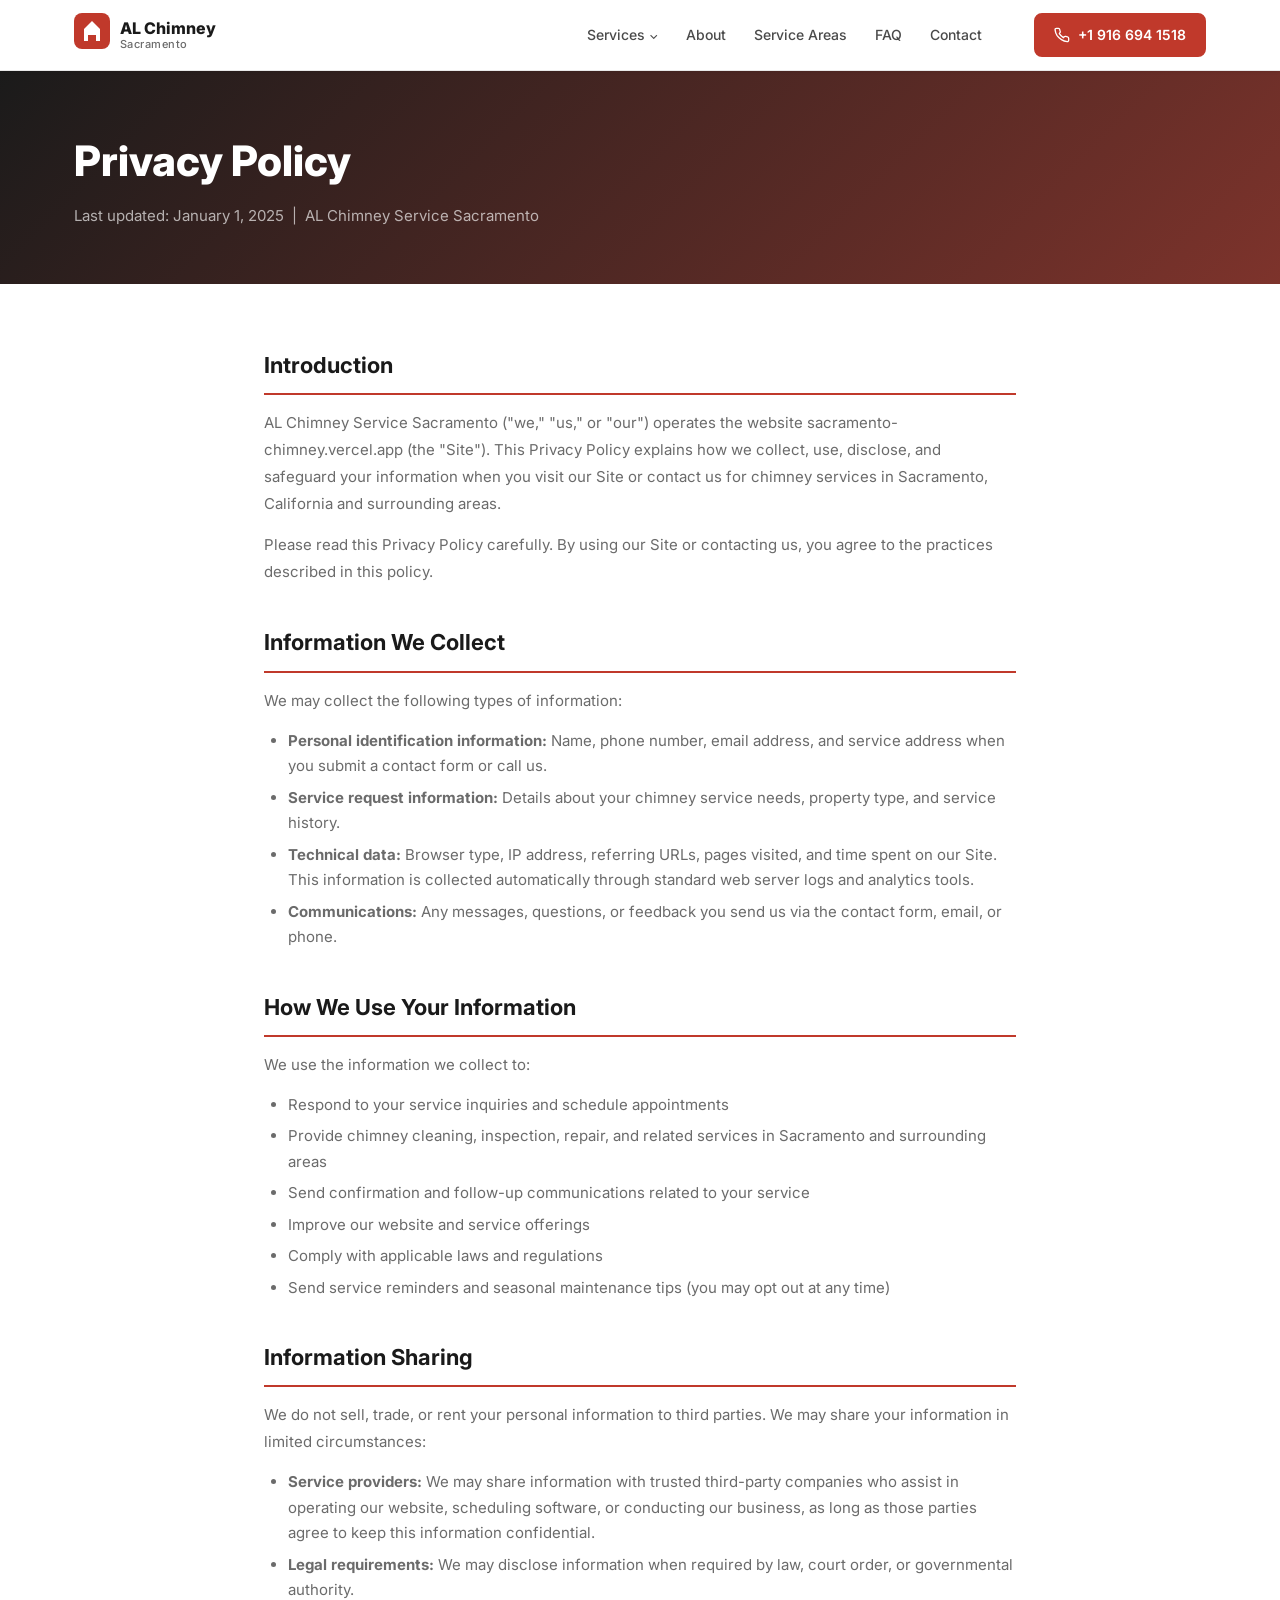
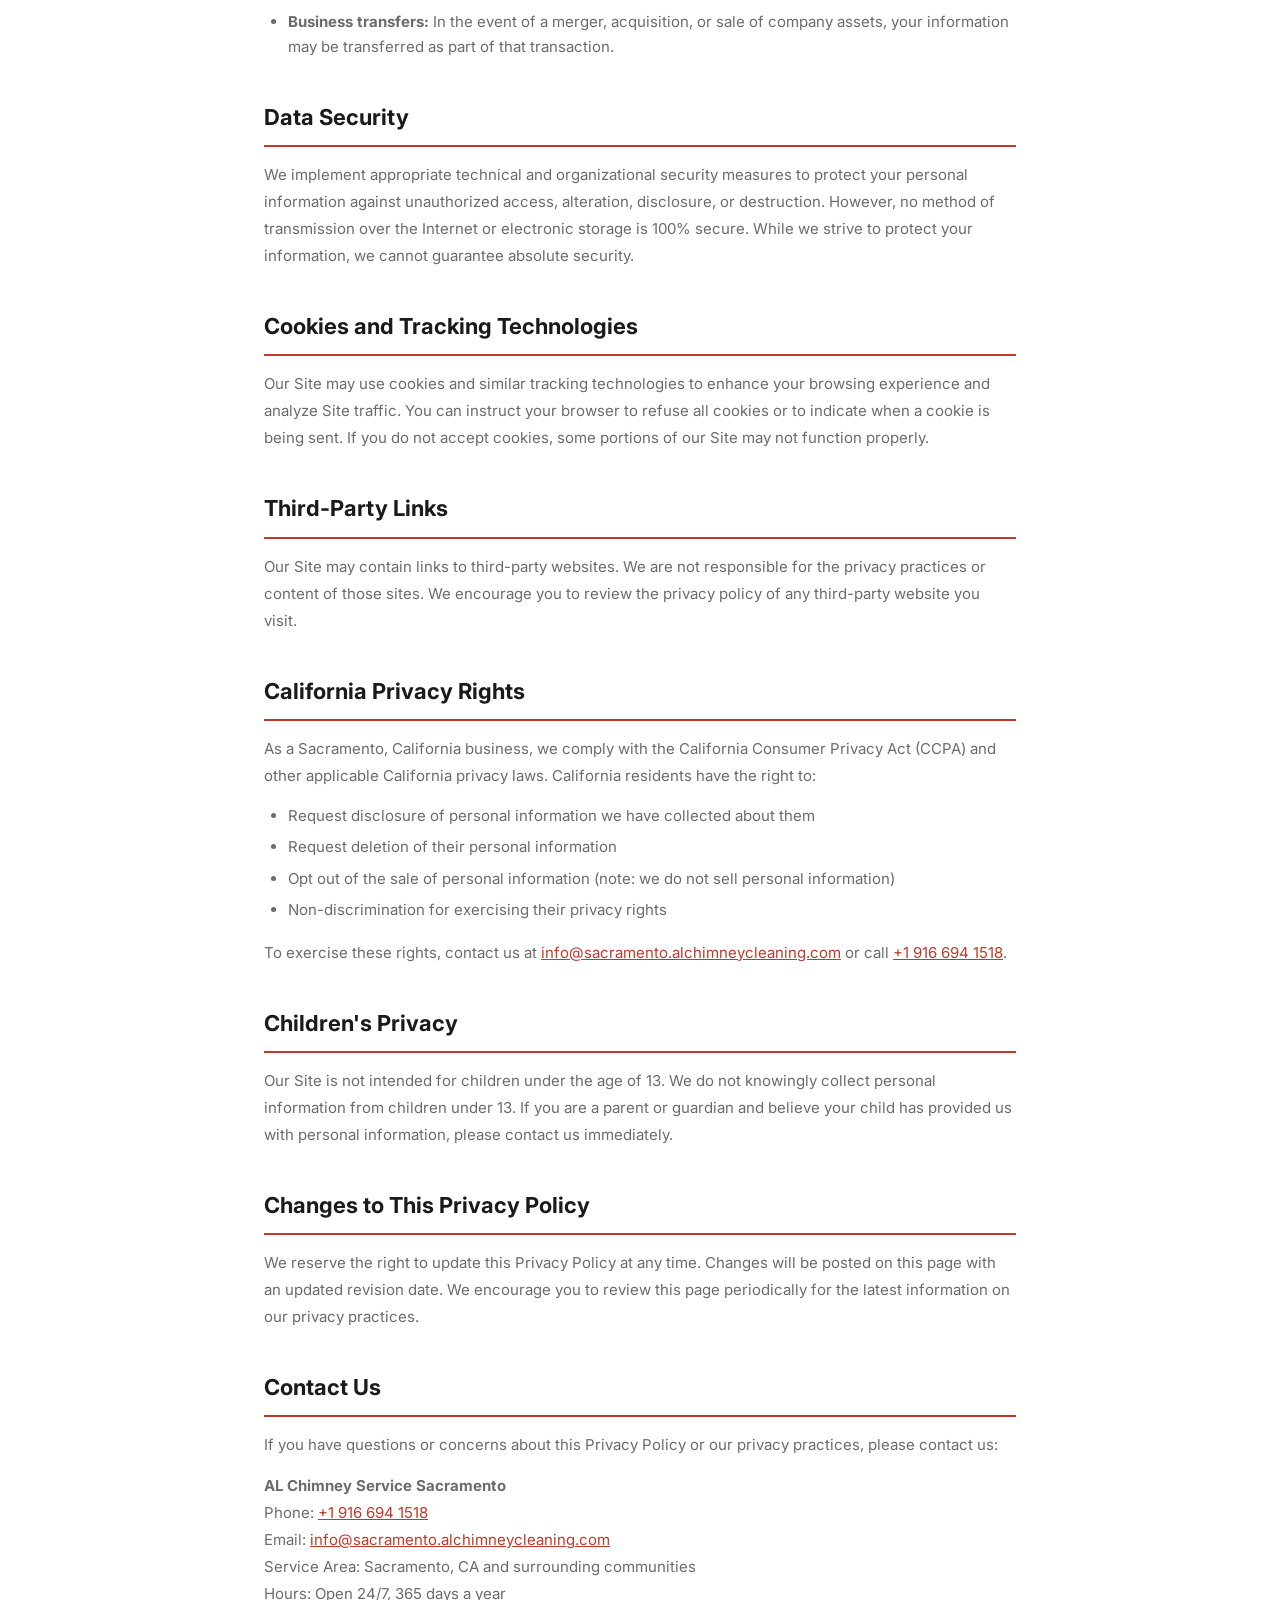
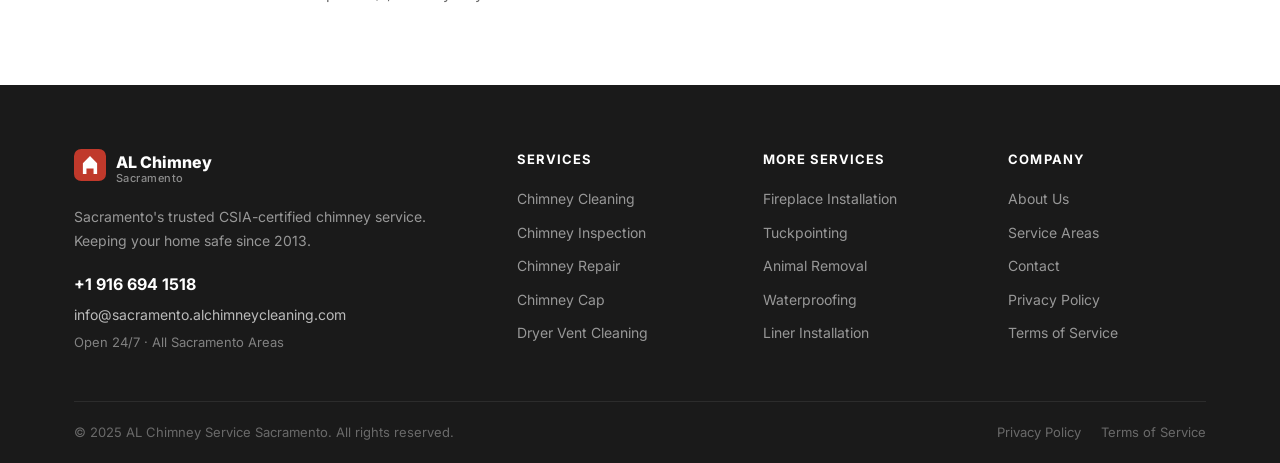
==== privacy-policy.html @ 214ce337 "Add complete service pages, legal pages, sitemap & robots.txt with full SEO/AEO/GEO optimization - C" ====
<!DOCTYPE html>
<html lang="en">
<head>
  <meta charset="UTF-8" />
  <meta name="viewport" content="width=device-width, initial-scale=1.0" />
  <title>Privacy Policy | AL Chimney Service Sacramento</title>
  <meta name="description" content="Privacy Policy for AL Chimney Service Sacramento. Learn how we collect, use, and protect your personal information when you use our chimney services." />
  <meta name="robots" content="noindex, follow" />
  <link rel="canonical" href="https://sacramento-chimney.vercel.app/privacy-policy" />
  <meta name="geo.region" content="US-CA" />
  <meta name="geo.placename" content="Sacramento, California" />
  <link rel="stylesheet" href="styles.css" />
  <link rel="preconnect" href="https://fonts.googleapis.com" />
  <link href="https://fonts.googleapis.com/css2?family=Inter:wght@400;500;600;700;800&display=swap" rel="stylesheet" />
</head>
<body>

  <header class="header" id="header">
    <div class="container header-inner">
      <a href="/" class="logo">
        <div class="logo-icon"><svg width="36" height="36" viewBox="0 0 36 36" fill="none"><rect width="36" height="36" rx="8" fill="#C0392B"/><path d="M10 28V16L18 8L26 16V28H22V22H14V28H10Z" fill="white"/></svg></div>
        <div class="logo-text"><span class="logo-brand">AL Chimney</span><span class="logo-location">Sacramento</span></div>
      </a>
      <nav class="nav" id="nav">
        <ul class="nav-list">
          <li class="nav-item has-dropdown"><a href="/#services" class="nav-link">Services <span class="arrow">&#8964;</span></a>
            <ul class="dropdown">
              <li><a href="/services/chimney-cleaning">Chimney Cleaning</a></li><li><a href="/services/chimney-inspection">Chimney Inspection</a></li><li><a href="/services/chimney-repair">Chimney Repair</a></li><li><a href="/services/chimney-cap-installation">Chimney Cap</a></li><li><a href="/services/chimney-liner-installation">Chimney Liner</a></li><li><a href="/services/fireplace-installation">Fireplace Installation</a></li><li><a href="/services/dryer-vent-cleaning">Dryer Vent Cleaning</a></li><li><a href="/services/tuckpointing-masonry">Tuckpointing</a></li><li><a href="/services/animal-removal">Animal Removal</a></li><li><a href="/services/chimney-waterproofing">Waterproofing</a></li>
            </ul>
          </li>
          <li class="nav-item"><a href="/#about" class="nav-link">About</a></li>
          <li class="nav-item"><a href="/#areas" class="nav-link">Service Areas</a></li>
          <li class="nav-item"><a href="/#faq" class="nav-link">FAQ</a></li>
          <li class="nav-item"><a href="/#contact" class="nav-link">Contact</a></li>
        </ul>
      </nav>
      <a href="tel:+19166941518" class="btn btn-primary header-cta"><svg width="16" height="16" viewBox="0 0 24 24" fill="none" stroke="currentColor" stroke-width="2"><path d="M22 16.92v3a2 2 0 0 1-2.18 2 19.79 19.79 0 0 1-8.63-3.07A19.5 19.5 0 0 1 4.69 13a19.79 19.79 0 0 1-3.07-8.67A2 2 0 0 1 3.6 2h3a2 2 0 0 1 2 1.72c.127.96.361 1.903.7 2.81a2 2 0 0 1-.45 2.11L8.09 9.91a16 16 0 0 0 6 6l1.27-1.27a2 2 0 0 1 2.11-.45c.907.339 1.85.573 2.81.7A2 2 0 0 1 22 16.92z"></path></svg>+1 916 694 1518</a>
      <button class="menu-toggle" id="menuToggle" aria-label="Toggle menu"><span></span><span></span><span></span></button>
    </div>
  </header>

  <div class="legal-hero">
    <div class="container legal-hero-content">
      <h1>Privacy Policy</h1>
      <p>Last updated: January 1, 2025 &nbsp;|&nbsp; AL Chimney Service Sacramento</p>
    </div>
  </div>

  <div class="legal-content">

    <h2>Introduction</h2>
    <p>AL Chimney Service Sacramento ("we," "us," or "our") operates the website sacramento-chimney.vercel.app (the "Site"). This Privacy Policy explains how we collect, use, disclose, and safeguard your information when you visit our Site or contact us for chimney services in Sacramento, California and surrounding areas.</p>
    <p>Please read this Privacy Policy carefully. By using our Site or contacting us, you agree to the practices described in this policy.</p>

    <h2>Information We Collect</h2>
    <p>We may collect the following types of information:</p>
    <ul>
      <li><strong>Personal identification information:</strong> Name, phone number, email address, and service address when you submit a contact form or call us.</li>
      <li><strong>Service request information:</strong> Details about your chimney service needs, property type, and service history.</li>
      <li><strong>Technical data:</strong> Browser type, IP address, referring URLs, pages visited, and time spent on our Site. This information is collected automatically through standard web server logs and analytics tools.</li>
      <li><strong>Communications:</strong> Any messages, questions, or feedback you send us via the contact form, email, or phone.</li>
    </ul>

    <h2>How We Use Your Information</h2>
    <p>We use the information we collect to:</p>
    <ul>
      <li>Respond to your service inquiries and schedule appointments</li>
      <li>Provide chimney cleaning, inspection, repair, and related services in Sacramento and surrounding areas</li>
      <li>Send confirmation and follow-up communications related to your service</li>
      <li>Improve our website and service offerings</li>
      <li>Comply with applicable laws and regulations</li>
      <li>Send service reminders and seasonal maintenance tips (you may opt out at any time)</li>
    </ul>

    <h2>Information Sharing</h2>
    <p>We do not sell, trade, or rent your personal information to third parties. We may share your information in limited circumstances:</p>
    <ul>
      <li><strong>Service providers:</strong> We may share information with trusted third-party companies who assist in operating our website, scheduling software, or conducting our business, as long as those parties agree to keep this information confidential.</li>
      <li><strong>Legal requirements:</strong> We may disclose information when required by law, court order, or governmental authority.</li>
      <li><strong>Business transfers:</strong> In the event of a merger, acquisition, or sale of company assets, your information may be transferred as part of that transaction.</li>
    </ul>

    <h2>Data Security</h2>
    <p>We implement appropriate technical and organizational security measures to protect your personal information against unauthorized access, alteration, disclosure, or destruction. However, no method of transmission over the Internet or electronic storage is 100% secure. While we strive to protect your information, we cannot guarantee absolute security.</p>

    <h2>Cookies and Tracking Technologies</h2>
    <p>Our Site may use cookies and similar tracking technologies to enhance your browsing experience and analyze Site traffic. You can instruct your browser to refuse all cookies or to indicate when a cookie is being sent. If you do not accept cookies, some portions of our Site may not function properly.</p>

    <h2>Third-Party Links</h2>
    <p>Our Site may contain links to third-party websites. We are not responsible for the privacy practices or content of those sites. We encourage you to review the privacy policy of any third-party website you visit.</p>

    <h2>California Privacy Rights</h2>
    <p>As a Sacramento, California business, we comply with the California Consumer Privacy Act (CCPA) and other applicable California privacy laws. California residents have the right to:</p>
    <ul>
      <li>Request disclosure of personal information we have collected about them</li>
      <li>Request deletion of their personal information</li>
      <li>Opt out of the sale of personal information (note: we do not sell personal information)</li>
      <li>Non-discrimination for exercising their privacy rights</li>
    </ul>
    <p>To exercise these rights, contact us at <a href="mailto:info@sacramento.alchimneycleaning.com">info@sacramento.alchimneycleaning.com</a> or call <a href="tel:+19166941518">+1 916 694 1518</a>.</p>

    <h2>Children's Privacy</h2>
    <p>Our Site is not intended for children under the age of 13. We do not knowingly collect personal information from children under 13. If you are a parent or guardian and believe your child has provided us with personal information, please contact us immediately.</p>

    <h2>Changes to This Privacy Policy</h2>
    <p>We reserve the right to update this Privacy Policy at any time. Changes will be posted on this page with an updated revision date. We encourage you to review this page periodically for the latest information on our privacy practices.</p>

    <h2>Contact Us</h2>
    <p>If you have questions or concerns about this Privacy Policy or our privacy practices, please contact us:</p>
    <p>
      <strong>AL Chimney Service Sacramento</strong><br/>
      Phone: <a href="tel:+19166941518">+1 916 694 1518</a><br/>
      Email: <a href="mailto:info@sacramento.alchimneycleaning.com">info@sacramento.alchimneycleaning.com</a><br/>
      Service Area: Sacramento, CA and surrounding communities<br/>
      Hours: Open 24/7, 365 days a year
    </p>

  </div>

  <footer class="footer">
    <div class="container">
      <div class="footer-grid">
        <div class="footer-brand">
          <a href="/" class="logo"><div class="logo-icon"><svg width="32" height="32" viewBox="0 0 36 36" fill="none"><rect width="36" height="36" rx="8" fill="#C0392B"/><path d="M10 28V16L18 8L26 16V28H22V22H14V28H10Z" fill="white"/></svg></div><div class="logo-text"><span class="logo-brand">AL Chimney</span><span class="logo-location">Sacramento</span></div></a>
          <p>Sacramento's trusted CSIA-certified chimney service. Keeping your home safe since 2013.</p>
          <div class="footer-contact"><a href="tel:+19166941518"><strong>+1 916 694 1518</strong></a><a href="mailto:info@sacramento.alchimneycleaning.com">info@sacramento.alchimneycleaning.com</a><span>Open 24/7 · All Sacramento Areas</span></div>
        </div>
        <div class="footer-links"><h4>Services</h4><ul><li><a href="/services/chimney-cleaning">Chimney Cleaning</a></li><li><a href="/services/chimney-inspection">Chimney Inspection</a></li><li><a href="/services/chimney-repair">Chimney Repair</a></li><li><a href="/services/chimney-cap-installation">Chimney Cap</a></li><li><a href="/services/dryer-vent-cleaning">Dryer Vent Cleaning</a></li></ul></div>
        <div class="footer-links"><h4>More Services</h4><ul><li><a href="/services/fireplace-installation">Fireplace Installation</a></li><li><a href="/services/tuckpointing-masonry">Tuckpointing</a></li><li><a href="/services/animal-removal">Animal Removal</a></li><li><a href="/services/chimney-waterproofing">Waterproofing</a></li><li><a href="/services/chimney-liner-installation">Liner Installation</a></li></ul></div>
        <div class="footer-links"><h4>Company</h4><ul><li><a href="/#about">About Us</a></li><li><a href="/#areas">Service Areas</a></li><li><a href="/#contact">Contact</a></li><li><a href="/privacy-policy">Privacy Policy</a></li><li><a href="/terms-of-service">Terms of Service</a></li></ul></div>
      </div>
      <div class="footer-bottom"><p>&copy; 2025 AL Chimney Service Sacramento. All rights reserved.</p><div class="footer-legal"><a href="/privacy-policy">Privacy Policy</a><a href="/terms-of-service">Terms of Service</a></div></div>
    </div>
  </footer>
  <script src="script.js"></script>
</body>
</html>
---- styles.css ----
/* ===== ROOT VARIABLES ===== */
:root {
  --primary: #C0392B;
  --primary-dark: #96281B;
  --primary-light: #E74C3C;
  --dark: #1A1A1A;
  --dark-2: #2C2C2C;
  --gray-1: #4A4A4A;
  --gray-2: #6B6B6B;
  --gray-3: #9B9B9B;
  --gray-4: #D1D1D1;
  --gray-5: #F0F0F0;
  --white: #FFFFFF;
  --bg: #FAFAFA;
  --border: #E8E8E8;
  --shadow-sm: 0 1px 3px rgba(0,0,0,0.08);
  --shadow-md: 0 4px 16px rgba(0,0,0,0.10);
  --shadow-lg: 0 8px 32px rgba(0,0,0,0.12);
  --radius: 12px;
  --radius-sm: 8px;
  --radius-lg: 16px;
  --transition: 0.2s ease;
  --font: 'Inter', -apple-system, BlinkMacSystemFont, 'Segoe UI', sans-serif;
}

/* ===== RESET ===== */
*, *::before, *::after { box-sizing: border-box; margin: 0; padding: 0; }
html { scroll-behavior: smooth; }
body {
  font-family: var(--font);
  color: var(--dark);
  background: var(--white);
  line-height: 1.6;
  font-size: 16px;
  -webkit-font-smoothing: antialiased;
}
a { color: inherit; text-decoration: none; }
img { max-width: 100%; }
ul { list-style: none; }

/* ===== CONTAINER ===== */
.container {
  max-width: 1180px;
  margin: 0 auto;
  padding: 0 24px;
}

/* ===== BUTTONS ===== */
.btn {
  display: inline-flex;
  align-items: center;
  gap: 8px;
  font-family: var(--font);
  font-weight: 600;
  font-size: 15px;
  padding: 10px 22px;
  border-radius: var(--radius-sm);
  border: 2px solid transparent;
  cursor: pointer;
  transition: all var(--transition);
  white-space: nowrap;
  text-decoration: none;
}
.btn-primary {
  background: var(--primary);
  color: var(--white);
  border-color: var(--primary);
}
.btn-primary:hover {
  background: var(--primary-dark);
  border-color: var(--primary-dark);
  transform: translateY(-1px);
  box-shadow: 0 4px 12px rgba(192,57,43,0.3);
}
.btn-outline {
  background: transparent;
  color: var(--white);
  border-color: rgba(255,255,255,0.6);
}
.btn-outline:hover {
  background: rgba(255,255,255,0.12);
  border-color: var(--white);
}
.btn-white {
  background: var(--white);
  color: var(--primary);
  border-color: var(--white);
}
.btn-white:hover {
  background: var(--gray-5);
  transform: translateY(-1px);
}
.btn-outline-white {
  background: transparent;
  color: var(--white);
  border-color: rgba(255,255,255,0.7);
}
.btn-outline-white:hover {
  background: rgba(255,255,255,0.1);
  border-color: var(--white);
}
.btn-lg {
  font-size: 16px;
  padding: 14px 28px;
}
.btn-full { width: 100%; justify-content: center; }

/* ===== SECTION UTILITIES ===== */
.section { padding: 80px 0; }
.section-header { text-align: center; margin-bottom: 56px; }
.section-tag {
  display: inline-block;
  background: rgba(192,57,43,0.08);
  color: var(--primary);
  font-size: 13px;
  font-weight: 700;
  letter-spacing: 0.08em;
  text-transform: uppercase;
  padding: 5px 14px;
  border-radius: 100px;
  margin-bottom: 14px;
}
.section-title {
  font-size: clamp(26px, 4vw, 38px);
  font-weight: 800;
  color: var(--dark);
  line-height: 1.2;
  margin-bottom: 16px;
}
.section-desc {
  font-size: 17px;
  color: var(--gray-2);
  max-width: 560px;
  margin: 0 auto;
}

/* ===== HEADER ===== */
.header {
  position: sticky;
  top: 0;
  z-index: 100;
  background: var(--white);
  border-bottom: 1px solid var(--border);
  box-shadow: var(--shadow-sm);
}
.header-inner {
  display: flex;
  align-items: center;
  gap: 32px;
  height: 70px;
}
.logo {
  display: flex;
  align-items: center;
  gap: 10px;
  flex-shrink: 0;
}
.logo-text {
  display: flex;
  flex-direction: column;
  line-height: 1.2;
}
.logo-brand {
  font-size: 16px;
  font-weight: 800;
  color: var(--dark);
}
.logo-location {
  font-size: 11px;
  font-weight: 500;
  color: var(--gray-2);
  letter-spacing: 0.04em;
}
.nav { margin-left: auto; }
.nav-list {
  display: flex;
  align-items: center;
  gap: 4px;
}
.nav-item { position: relative; }
.nav-link {
  display: flex;
  align-items: center;
  gap: 4px;
  font-size: 14px;
  font-weight: 500;
  color: var(--gray-1);
  padding: 8px 12px;
  border-radius: var(--radius-sm);
  transition: all var(--transition);
}
.nav-link:hover, .nav-link.active {
  color: var(--primary);
  background: rgba(192,57,43,0.06);
}
.arrow { font-size: 12px; }
.dropdown {
  position: absolute;
  top: calc(100% + 8px);
  left: 0;
  min-width: 220px;
  background: var(--white);
  border: 1px solid var(--border);
  border-radius: var(--radius);
  box-shadow: var(--shadow-lg);
  padding: 8px;
  opacity: 0;
  visibility: hidden;
  transform: translateY(-8px);
  transition: all var(--transition);
  z-index: 200;
}
.nav-item:hover .dropdown {
  opacity: 1;
  visibility: visible;
  transform: translateY(0);
}
.dropdown li a {
  display: block;
  padding: 8px 12px;
  font-size: 14px;
  color: var(--gray-1);
  border-radius: var(--radius-sm);
  transition: all var(--transition);
}
.dropdown li a:hover {
  color: var(--primary);
  background: rgba(192,57,43,0.06);
}
.header-cta { margin-left: 8px; font-size: 14px; padding: 9px 18px; }
.menu-toggle {
  display: none;
  flex-direction: column;
  gap: 5px;
  background: none;
  border: none;
  cursor: pointer;
  padding: 4px;
  margin-left: auto;
}
.menu-toggle span {
  display: block;
  width: 24px;
  height: 2px;
  background: var(--dark);
  border-radius: 2px;
  transition: all var(--transition);
}

/* ===== HERO ===== */
.hero {
  position: relative;
  min-height: 600px;
  display: flex;
  align-items: center;
  overflow: hidden;
  background: var(--dark-2);
}
.hero-bg {
  position: absolute;
  inset: 0;
  background:
    linear-gradient(135deg, rgba(26,26,26,0.92) 0%, rgba(192,57,43,0.75) 100%),
    url("data:image/svg+xml,%3Csvg width='60' height='60' viewBox='0 0 60 60' xmlns='http://www.w3.org/2000/svg'%3E%3Cg fill='none' fill-rule='evenodd'%3E%3Cg fill='%23ffffff' fill-opacity='0.03'%3E%3Cpath d='M36 34v-4h-2v4h-4v2h4v4h2v-4h4v-2h-4zm0-30V0h-2v4h-4v2h4v4h2V6h4V4h-4zM6 34v-4H4v4H0v2h4v4h2v-4h4v-2H6zM6 4V0H4v4H0v2h4v4h2V6h4V4H6z'/%3E%3C/g%3E%3C/g%3E%3C/svg%3E");
  background-size: cover, auto;
}
.hero-content {
  position: relative;
  z-index: 1;
  padding: 80px 24px;
  max-width: 1180px;
  margin: 0 auto;
  width: 100%;
}
.hero-badge {
  display: inline-block;
  background: rgba(255,255,255,0.12);
  color: rgba(255,255,255,0.9);
  font-size: 13px;
  font-weight: 600;
  padding: 6px 16px;
  border-radius: 100px;
  border: 1px solid rgba(255,255,255,0.2);
  margin-bottom: 20px;
  letter-spacing: 0.04em;
}
.hero-title {
  font-size: clamp(36px, 5.5vw, 58px);
  font-weight: 800;
  color: var(--white);
  line-height: 1.1;
  margin-bottom: 20px;
}
.hero-subtitle {
  font-size: 17px;
  color: rgba(255,255,255,0.75);
  max-width: 540px;
  margin-bottom: 36px;
  line-height: 1.7;
}
.hero-actions {
  display: flex;
  gap: 14px;
  flex-wrap: wrap;
  margin-bottom: 48px;
}
.hero-trust {
  display: flex;
  gap: 32px;
  flex-wrap: wrap;
}
.trust-item {
  display: flex;
  align-items: center;
  gap: 8px;
  color: rgba(255,255,255,0.85);
  font-size: 14px;
  font-weight: 500;
}
.trust-item svg { color: var(--primary-light); flex-shrink: 0; }

/* ===== ABOUT ===== */
.about { background: var(--white); }
.about-grid {
  display: grid;
  grid-template-columns: 1fr 1fr;
  gap: 64px;
  align-items: center;
}
.about-content .section-tag { margin-bottom: 12px; }
.about-content .section-title { text-align: left; margin-bottom: 20px; }
.about-content p {
  color: var(--gray-2);
  margin-bottom: 16px;
  font-size: 16px;
  line-height: 1.75;
}
.about-stats {
  display: flex;
  gap: 32px;
  margin-top: 36px;
  padding-top: 32px;
  border-top: 1px solid var(--border);
}
.stat-number {
  font-size: 28px;
  font-weight: 800;
  color: var(--primary);
  line-height: 1;
  margin-bottom: 4px;
}
.stat-label { font-size: 13px; color: var(--gray-2); font-weight: 500; }
.about-image { position: relative; }
.about-img-placeholder {
  background: linear-gradient(135deg, var(--gray-5) 0%, #e8e0e0 100%);
  border-radius: var(--radius-lg);
  height: 380px;
  display: flex;
  flex-direction: column;
  align-items: center;
  justify-content: center;
  gap: 16px;
  border: 2px dashed var(--gray-4);
}
.about-img-placeholder p {
  color: var(--gray-2);
  font-weight: 600;
  font-size: 15px;
}
.cert-badge {
  position: absolute;
  bottom: -16px;
  right: 24px;
  background: var(--primary);
  color: var(--white);
  font-size: 13px;
  font-weight: 700;
  padding: 10px 18px;
  border-radius: 100px;
  display: flex;
  align-items: center;
  gap: 8px;
  box-shadow: 0 4px 16px rgba(192,57,43,0.4);
}

/* ===== SERVICES ===== */
.services { background: var(--bg); }
.services-grid {
  display: grid;
  grid-template-columns: repeat(auto-fill, minmax(280px, 1fr));
  gap: 24px;
}
.service-card {
  background: var(--white);
  border: 1px solid var(--border);
  border-radius: var(--radius);
  padding: 28px;
  transition: all var(--transition);
}
.service-card:hover {
  border-color: var(--primary);
  box-shadow: var(--shadow-md);
  transform: translateY(-3px);
}
.service-icon {
  width: 56px;
  height: 56px;
  background: rgba(192,57,43,0.08);
  border-radius: var(--radius-sm);
  display: flex;
  align-items: center;
  justify-content: center;
  margin-bottom: 18px;
  color: var(--primary);
}
.service-card h3 {
  font-size: 17px;
  font-weight: 700;
  color: var(--dark);
  margin-bottom: 10px;
}
.service-card p {
  font-size: 14px;
  color: var(--gray-2);
  line-height: 1.65;
  margin-bottom: 18px;
}
.service-link {
  font-size: 14px;
  font-weight: 600;
  color: var(--primary);
  display: inline-flex;
  align-items: center;
  gap: 4px;
  transition: gap var(--transition);
}
.service-link:hover { gap: 8px; }

/* ===== WHY CHOOSE US ===== */
.why { background: var(--white); }
.why-grid {
  display: grid;
  grid-template-columns: repeat(auto-fill, minmax(300px, 1fr));
  gap: 24px;
}
.why-card {
  padding: 28px;
  border: 1px solid var(--border);
  border-radius: var(--radius);
  transition: all var(--transition);
}
.why-card:hover {
  border-color: var(--primary);
  box-shadow: var(--shadow-sm);
}
.why-icon {
  width: 52px;
  height: 52px;
  background: rgba(192,57,43,0.08);
  border-radius: var(--radius-sm);
  display: flex;
  align-items: center;
  justify-content: center;
  color: var(--primary);
  margin-bottom: 16px;
}
.why-card h3 {
  font-size: 16px;
  font-weight: 700;
  margin-bottom: 8px;
  color: var(--dark);
}
.why-card p { font-size: 14px; color: var(--gray-2); line-height: 1.65; }

/* ===== CTA BANNER ===== */
.cta-banner {
  background: linear-gradient(135deg, var(--primary) 0%, var(--primary-dark) 100%);
  padding: 56px 0;
}
.cta-inner {
  display: flex;
  align-items: center;
  justify-content: space-between;
  gap: 32px;
  flex-wrap: wrap;
}
.cta-text h2 {
  font-size: clamp(22px, 3vw, 30px);
  font-weight: 800;
  color: var(--white);
  margin-bottom: 6px;
}
.cta-text p { color: rgba(255,255,255,0.8); font-size: 16px; }
.cta-actions { display: flex; gap: 14px; flex-wrap: wrap; }

/* ===== SERVICE AREAS ===== */
.areas { background: var(--bg); }
.areas-grid {
  display: grid;
  grid-template-columns: repeat(3, 1fr);
  gap: 32px;
  margin-bottom: 32px;
}
.areas-column h3 {
  font-size: 16px;
  font-weight: 700;
  color: var(--dark);
  margin-bottom: 16px;
  padding-bottom: 10px;
  border-bottom: 2px solid var(--primary);
  display: inline-block;
}
.areas-list li {
  padding: 6px 0;
  font-size: 14px;
  color: var(--gray-1);
  border-bottom: 1px solid var(--border);
  display: flex;
  align-items: center;
  gap: 8px;
}
.areas-list li::before {
  content: '';
  width: 6px;
  height: 6px;
  background: var(--primary);
  border-radius: 50%;
  flex-shrink: 0;
}
.areas-note {
  display: flex;
  align-items: center;
  gap: 10px;
  background: rgba(192,57,43,0.06);
  border: 1px solid rgba(192,57,43,0.15);
  border-radius: var(--radius-sm);
  padding: 14px 20px;
  font-size: 14px;
  color: var(--gray-1);
}
.areas-note svg { color: var(--primary); flex-shrink: 0; }
.areas-note a { color: var(--primary); font-weight: 600; }

/* ===== FAQ ===== */
.faq { background: var(--white); }
.faq-list { max-width: 760px; margin: 0 auto; display: flex; flex-direction: column; gap: 12px; }
.faq-item {
  border: 1px solid var(--border);
  border-radius: var(--radius);
  overflow: hidden;
  transition: border-color var(--transition);
}
.faq-item[open] { border-color: var(--primary); }
.faq-question {
  display: flex;
  align-items: center;
  justify-content: space-between;
  gap: 16px;
  padding: 20px 24px;
  font-size: 15px;
  font-weight: 600;
  color: var(--dark);
  cursor: pointer;
  list-style: none;
  transition: background var(--transition);
}
.faq-question:hover { background: var(--gray-5); }
.faq-item[open] .faq-question { background: rgba(192,57,43,0.04); }
.faq-question::-webkit-details-marker { display: none; }
.faq-icon {
  font-size: 20px;
  color: var(--primary);
  flex-shrink: 0;
  transition: transform var(--transition);
  font-style: normal;
}
.faq-item[open] .faq-icon { transform: rotate(45deg); }
.faq-answer {
  padding: 0 24px 20px;
  font-size: 15px;
  color: var(--gray-2);
  line-height: 1.75;
}
.faq-answer a { color: var(--primary); font-weight: 600; }

/* ===== CONTACT ===== */
.contact { background: var(--bg); }
.contact-grid {
  display: grid;
  grid-template-columns: 1fr 1fr;
  gap: 48px;
  align-items: start;
}
.contact-info { display: flex; flex-direction: column; gap: 20px; }
.contact-card {
  display: flex;
  gap: 16px;
  align-items: flex-start;
  background: var(--white);
  border: 1px solid var(--border);
  border-radius: var(--radius);
  padding: 20px;
}
.contact-icon {
  width: 44px;
  height: 44px;
  background: rgba(192,57,43,0.08);
  border-radius: var(--radius-sm);
  display: flex;
  align-items: center;
  justify-content: center;
  color: var(--primary);
  flex-shrink: 0;
}
.contact-card h3 { font-size: 13px; font-weight: 700; color: var(--gray-3); text-transform: uppercase; letter-spacing: 0.06em; margin-bottom: 4px; }
.contact-card a { font-size: 15px; font-weight: 600; color: var(--dark); display: block; margin-bottom: 2px; }
.contact-card a:hover { color: var(--primary); }
.contact-card p { font-size: 13px; color: var(--gray-2); margin: 0; }
.contact-form-wrap {
  background: var(--white);
  border: 1px solid var(--border);
  border-radius: var(--radius-lg);
  padding: 36px;
  box-shadow: var(--shadow-sm);
}
.contact-form h3 { font-size: 20px; font-weight: 700; color: var(--dark); margin-bottom: 24px; }
.form-group { margin-bottom: 16px; }
.form-group input,
.form-group select,
.form-group textarea {
  width: 100%;
  padding: 12px 16px;
  border: 1px solid var(--border);
  border-radius: var(--radius-sm);
  font-family: var(--font);
  font-size: 14px;
  color: var(--dark);
  background: var(--white);
  transition: border-color var(--transition);
  outline: none;
  appearance: none;
}
.form-group input:focus,
.form-group select:focus,
.form-group textarea:focus { border-color: var(--primary); box-shadow: 0 0 0 3px rgba(192,57,43,0.08); }
.form-group textarea { resize: vertical; min-height: 100px; }
.form-group select { cursor: pointer; }
.form-note { font-size: 13px; color: var(--gray-2); text-align: center; margin-top: 12px; }
.form-note a { color: var(--primary); font-weight: 600; }

/* ===== FOOTER ===== */
.footer {
  background: var(--dark);
  color: rgba(255,255,255,0.7);
  padding: 64px 0 0;
}
.footer-grid {
  display: grid;
  grid-template-columns: 2fr 1fr 1fr 1fr;
  gap: 48px;
  padding-bottom: 48px;
  border-bottom: 1px solid rgba(255,255,255,0.08);
}
.footer-brand .logo-brand { color: var(--white); }
.footer-brand .logo-location { color: rgba(255,255,255,0.5); }
.footer-brand p {
  margin-top: 16px;
  margin-bottom: 20px;
  font-size: 14px;
  line-height: 1.7;
  color: rgba(255,255,255,0.55);
}
.footer-contact {
  display: flex;
  flex-direction: column;
  gap: 6px;
}
.footer-contact a {
  font-size: 14px;
  color: rgba(255,255,255,0.7);
  transition: color var(--transition);
}
.footer-contact a:hover { color: var(--primary-light); }
.footer-contact strong { font-size: 16px; color: var(--white); }
.footer-contact span { font-size: 13px; color: rgba(255,255,255,0.45); }
.footer-links h4 {
  font-size: 13px;
  font-weight: 700;
  color: var(--white);
  text-transform: uppercase;
  letter-spacing: 0.08em;
  margin-bottom: 16px;
}
.footer-links ul { display: flex; flex-direction: column; gap: 8px; }
.footer-links a {
  font-size: 14px;
  color: rgba(255,255,255,0.55);
  transition: color var(--transition);
}
.footer-links a:hover { color: var(--white); }
.footer-bottom {
  display: flex;
  align-items: center;
  justify-content: space-between;
  padding: 20px 0;
  font-size: 13px;
  color: rgba(255,255,255,0.35);
  gap: 16px;
  flex-wrap: wrap;
}
.footer-legal { display: flex; gap: 20px; }
.footer-legal a { color: rgba(255,255,255,0.35); transition: color var(--transition); }
.footer-legal a:hover { color: rgba(255,255,255,0.7); }

/* ===== MOBILE RESPONSIVE ===== */
@media (max-width: 1024px) {
  .footer-grid { grid-template-columns: 1fr 1fr; gap: 32px; }
  .about-grid { gap: 40px; }
}

@media (max-width: 768px) {
  .section { padding: 56px 0; }
  .section-header { margin-bottom: 40px; }

  /* Header */
  .nav { display: none; position: fixed; top: 70px; left: 0; right: 0; background: var(--white); border-bottom: 1px solid var(--border); padding: 16px 24px; box-shadow: var(--shadow-lg); z-index: 99; }
  .nav.open { display: block; }
  .nav-list { flex-direction: column; align-items: stretch; gap: 0; }
  .nav-link { padding: 12px 0; border-radius: 0; border-bottom: 1px solid var(--border); }
  .dropdown { position: static; opacity: 1; visibility: visible; transform: none; box-shadow: none; border: none; padding: 4px 0 4px 16px; }
  .header-cta { display: none; }
  .menu-toggle { display: flex; }

  /* Hero */
  .hero { min-height: 500px; }
  .hero-content { padding: 60px 24px; }
  .hero-trust { gap: 16px; }

  /* About */
  .about-grid { grid-template-columns: 1fr; gap: 32px; }
  .about-image { order: -1; }
  .about-img-placeholder { height: 240px; }
  .about-stats { gap: 20px; }

  /* Areas */
  .areas-grid { grid-template-columns: 1fr; gap: 24px; }

  /* Contact */
  .contact-grid { grid-template-columns: 1fr; gap: 32px; }

  /* CTA Banner */
  .cta-inner { flex-direction: column; text-align: center; }

  /* Footer */
  .footer-grid { grid-template-columns: 1fr; gap: 28px; }
  .footer-bottom { flex-direction: column; text-align: center; }
}

@media (max-width: 480px) {
  .hero-actions { flex-direction: column; }
  .btn-lg { width: 100%; justify-content: center; }
  .about-stats { flex-wrap: wrap; }
  .cta-actions { flex-direction: column; width: 100%; }
  .cta-actions .btn { justify-content: center; }
  .services-grid { grid-template-columns: 1fr; }
  .why-grid { grid-template-columns: 1fr; }
}

/* ===== BREADCRUMB ===== */
.breadcrumb-nav {
  background: var(--gray-5);
  border-bottom: 1px solid var(--border);
  padding: 12px 0;
}
.breadcrumb {
  display: flex;
  align-items: center;
  gap: 8px;
  list-style: none;
  flex-wrap: wrap;
}
.breadcrumb li {
  font-size: 13px;
  color: var(--gray-2);
  display: flex;
  align-items: center;
  gap: 8px;
}
.breadcrumb li a {
  color: var(--gray-2);
  transition: color var(--transition);
}
.breadcrumb li a:hover { color: var(--primary); }
.breadcrumb li:last-child { color: var(--gray-1); font-weight: 500; }
.breadcrumb-sep { color: var(--gray-4); font-size: 14px; }

/* ===== SERVICE PAGE HERO ===== */
.service-hero {
  position: relative;
  padding: 72px 0 64px;
  background: var(--dark-2);
  overflow: hidden;
}
.service-hero::before {
  content: '';
  position: absolute;
  inset: 0;
  background: linear-gradient(135deg, rgba(26,26,26,0.95) 0%, rgba(192,57,43,0.70) 100%);
}
.service-hero-content {
  position: relative;
  z-index: 1;
}
.service-hero-badge {
  display: inline-block;
  background: rgba(255,255,255,0.12);
  color: rgba(255,255,255,0.9);
  font-size: 12px;
  font-weight: 700;
  padding: 5px 14px;
  border-radius: 100px;
  border: 1px solid rgba(255,255,255,0.2);
  margin-bottom: 16px;
  letter-spacing: 0.05em;
  text-transform: uppercase;
}
.service-hero h1 {
  font-size: clamp(30px, 4.5vw, 48px);
  font-weight: 800;
  color: var(--white);
  line-height: 1.15;
  margin-bottom: 16px;
}
.service-hero-subtitle {
  font-size: 17px;
  color: rgba(255,255,255,0.75);
  max-width: 580px;
  line-height: 1.7;
  margin-bottom: 32px;
}
.service-hero-actions { display: flex; gap: 14px; flex-wrap: wrap; }
.service-hero-trust {
  display: flex;
  gap: 24px;
  flex-wrap: wrap;
  margin-top: 36px;
  padding-top: 28px;
  border-top: 1px solid rgba(255,255,255,0.1);
}

/* ===== CONTENT SECTIONS ===== */
.content-section { background: var(--white); }
.content-section.gray { background: var(--bg); }
.content-grid {
  display: grid;
  grid-template-columns: 1fr 1fr;
  gap: 64px;
  align-items: start;
}
.content-body p {
  font-size: 16px;
  color: var(--gray-2);
  line-height: 1.75;
  margin-bottom: 16px;
}
.content-body h3 {
  font-size: 20px;
  font-weight: 700;
  color: var(--dark);
  margin: 28px 0 12px;
}

/* ===== PROCESS STEPS ===== */
.process-steps { display: flex; flex-direction: column; gap: 20px; }
.process-step {
  display: flex;
  gap: 20px;
  align-items: flex-start;
  padding: 24px;
  background: var(--white);
  border: 1px solid var(--border);
  border-radius: var(--radius);
  transition: border-color var(--transition);
}
.process-step:hover { border-color: var(--primary); }
.step-number {
  width: 44px;
  height: 44px;
  background: var(--primary);
  color: var(--white);
  font-size: 16px;
  font-weight: 800;
  border-radius: 50%;
  display: flex;
  align-items: center;
  justify-content: center;
  flex-shrink: 0;
}
.step-content h4 {
  font-size: 16px;
  font-weight: 700;
  color: var(--dark);
  margin-bottom: 6px;
}
.step-content p { font-size: 14px; color: var(--gray-2); line-height: 1.65; margin: 0; }

/* ===== SIGNS LIST ===== */
.signs-grid {
  display: grid;
  grid-template-columns: repeat(auto-fill, minmax(260px, 1fr));
  gap: 16px;
  margin-top: 8px;
}
.sign-item {
  display: flex;
  gap: 14px;
  align-items: flex-start;
  padding: 20px;
  background: var(--white);
  border: 1px solid var(--border);
  border-radius: var(--radius);
  transition: border-color var(--transition);
}
.sign-item:hover { border-color: var(--primary); }
.sign-icon {
  width: 40px;
  height: 40px;
  background: rgba(192,57,43,0.08);
  border-radius: var(--radius-sm);
  display: flex;
  align-items: center;
  justify-content: center;
  color: var(--primary);
  flex-shrink: 0;
}
.sign-item h4 { font-size: 14px; font-weight: 700; color: var(--dark); margin-bottom: 4px; }
.sign-item p { font-size: 13px; color: var(--gray-2); line-height: 1.5; margin: 0; }

/* ===== PRICING BOX ===== */
.pricing-box {
  background: rgba(192,57,43,0.05);
  border: 1px solid rgba(192,57,43,0.2);
  border-radius: var(--radius);
  padding: 28px;
  margin-top: 24px;
}
.pricing-box h3 { font-size: 18px; font-weight: 700; color: var(--dark); margin-bottom: 12px; }
.pricing-box p { font-size: 15px; color: var(--gray-1); line-height: 1.7; margin-bottom: 8px; }
.pricing-range {
  font-size: 28px;
  font-weight: 800;
  color: var(--primary);
  margin: 8px 0 4px;
}
.pricing-note { font-size: 13px; color: var(--gray-2) !important; }

/* ===== LEGAL PAGES ===== */
.legal-hero {
  background: var(--dark-2);
  padding: 56px 0;
  position: relative;
}
.legal-hero::before {
  content: '';
  position: absolute;
  inset: 0;
  background: linear-gradient(135deg, rgba(26,26,26,0.97) 0%, rgba(192,57,43,0.55) 100%);
}
.legal-hero-content { position: relative; z-index: 1; }
.legal-hero h1 {
  font-size: clamp(28px, 4vw, 42px);
  font-weight: 800;
  color: var(--white);
  margin-bottom: 10px;
}
.legal-hero p { color: rgba(255,255,255,0.65); font-size: 15px; }
.legal-content {
  max-width: 800px;
  margin: 0 auto;
  padding: 64px 24px;
}
.legal-content h2 {
  font-size: 22px;
  font-weight: 700;
  color: var(--dark);
  margin: 40px 0 14px;
  padding-bottom: 10px;
  border-bottom: 2px solid var(--primary);
}
.legal-content h2:first-child { margin-top: 0; }
.legal-content p {
  font-size: 15px;
  color: var(--gray-2);
  line-height: 1.8;
  margin-bottom: 14px;
}
.legal-content ul {
  list-style: disc;
  padding-left: 24px;
  margin-bottom: 16px;
}
.legal-content ul li {
  font-size: 15px;
  color: var(--gray-2);
  line-height: 1.7;
  margin-bottom: 6px;
}
.legal-content a { color: var(--primary); text-decoration: underline; }

/* ===== RELATED SERVICES ===== */
.related-services { background: var(--bg); }
.related-grid {
  display: grid;
  grid-template-columns: repeat(auto-fill, minmax(220px, 1fr));
  gap: 16px;
}
.related-card {
  background: var(--white);
  border: 1px solid var(--border);
  border-radius: var(--radius);
  padding: 20px;
  transition: all var(--transition);
  display: block;
}
.related-card:hover {
  border-color: var(--primary);
  transform: translateY(-2px);
  box-shadow: var(--shadow-sm);
}
.related-card h4 { font-size: 15px; font-weight: 700; color: var(--dark); margin-bottom: 6px; }
.related-card p { font-size: 13px; color: var(--gray-2); line-height: 1.5; margin: 0; }

/* ===== RESPONSIVE: INNER PAGES ===== */
@media (max-width: 768px) {
  .content-grid { grid-template-columns: 1fr; gap: 32px; }
  .service-hero { padding: 52px 0 48px; }
  .signs-grid { grid-template-columns: 1fr; }
}

/* ===== SCROLL ANIMATION ===== */
.fade-in {
  opacity: 0;
  transform: translateY(20px);
  transition: opacity 0.5s ease, transform 0.5s ease;
}
.fade-in.visible {
  opacity: 1;
  transform: translateY(0);
}
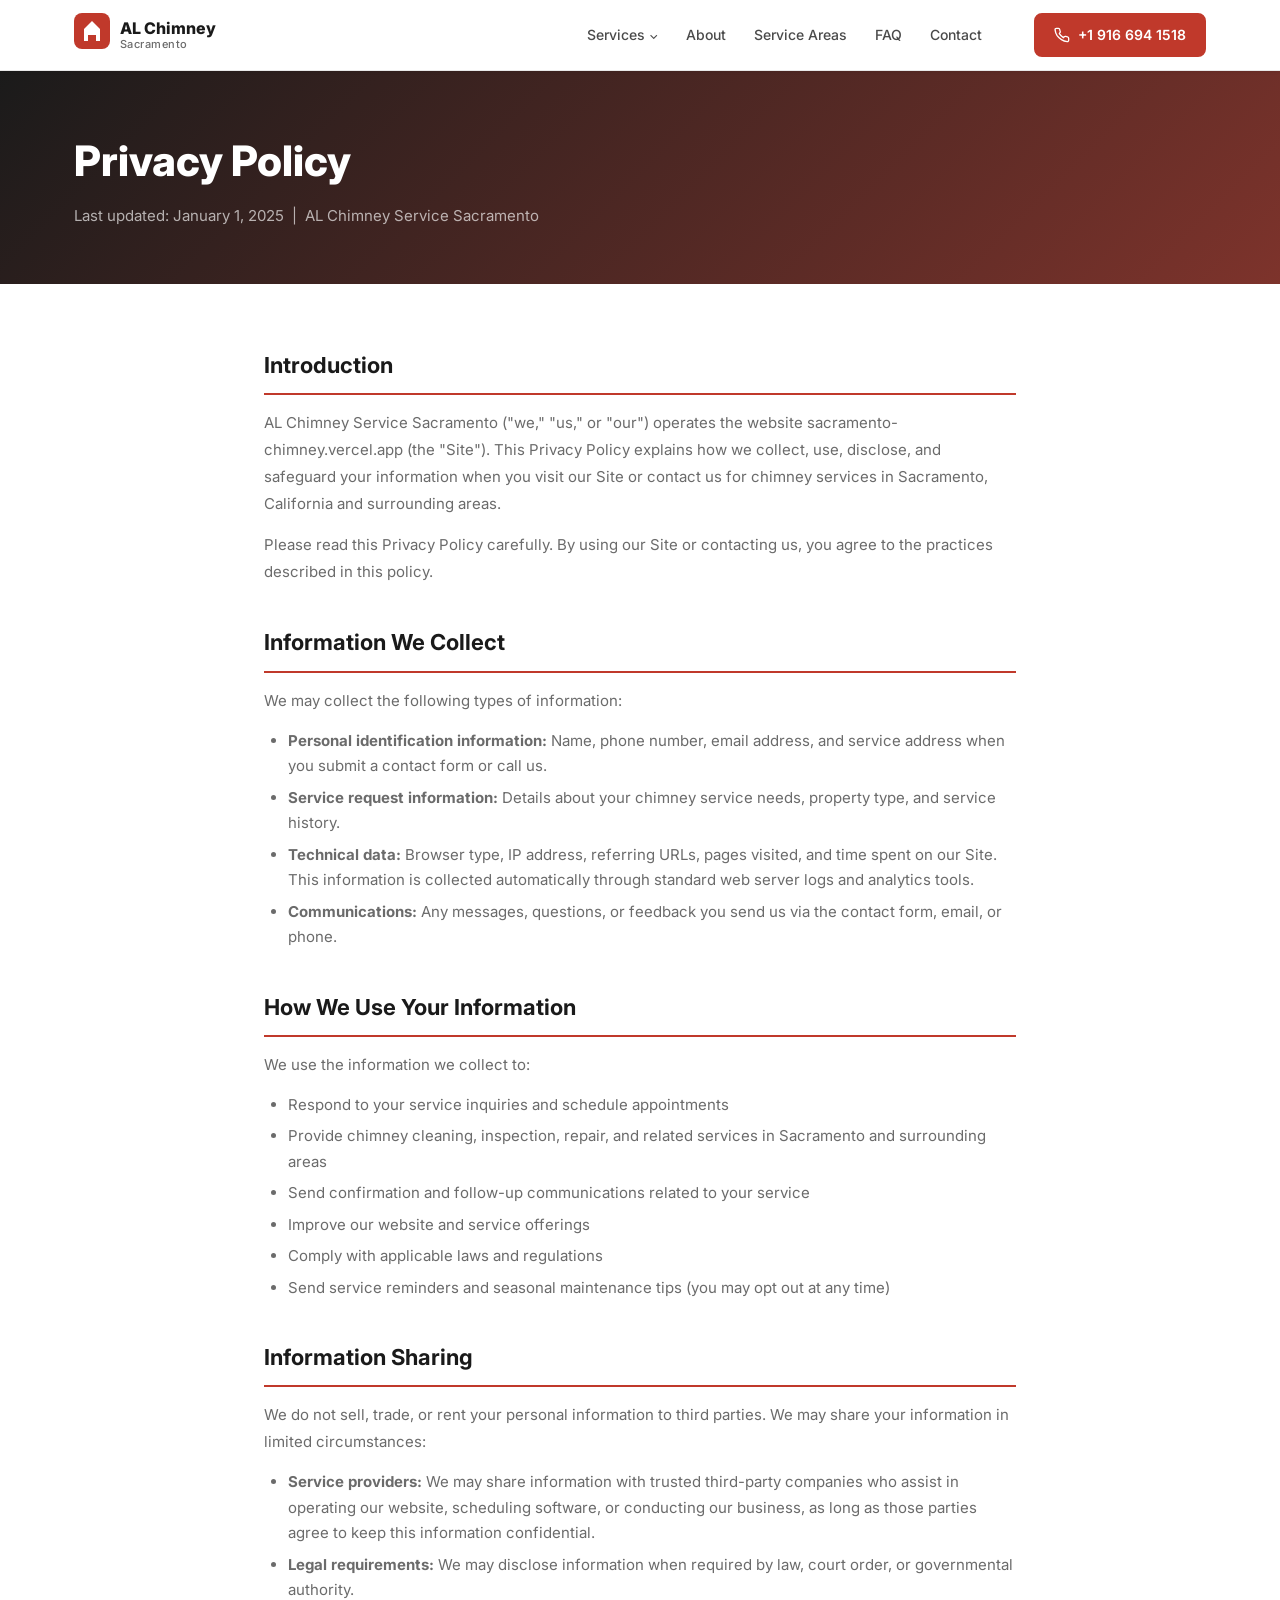
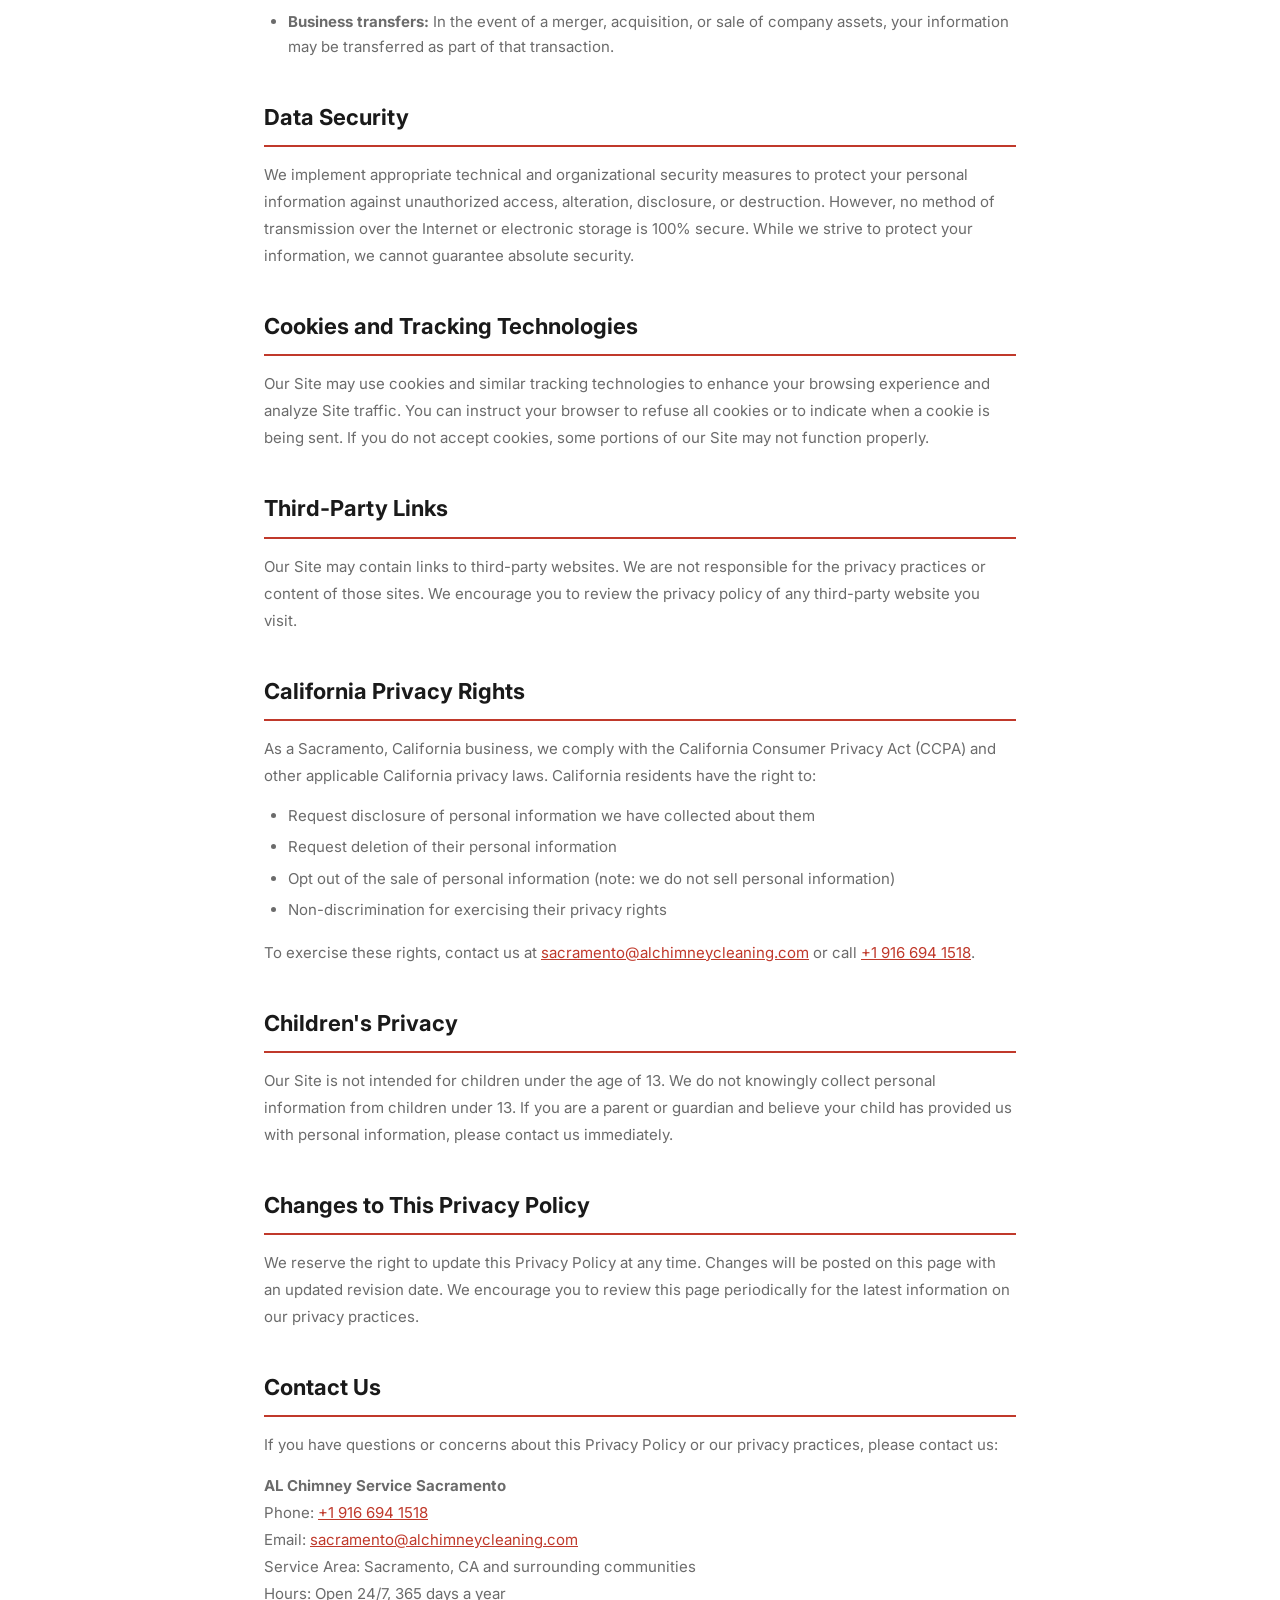
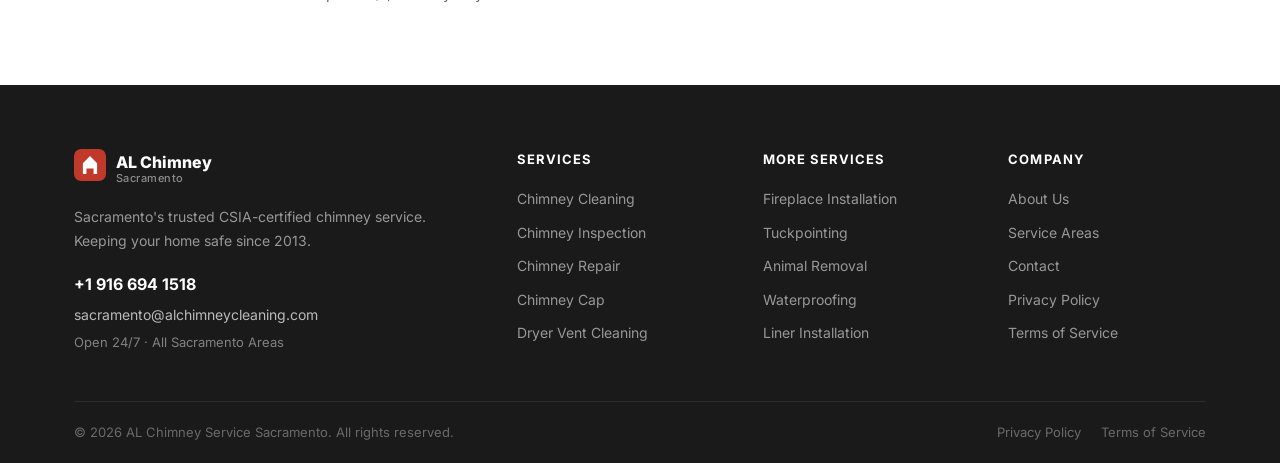
==== commit 69bdae07: "Fix email address and update copyright to 2026" ====
--- a/privacy-policy.html
+++ b/privacy-policy.html
@@ -97,7 +97,7 @@
       <li>Opt out of the sale of personal information (note: we do not sell personal information)</li>
       <li>Non-discrimination for exercising their privacy rights</li>
     </ul>
-    <p>To exercise these rights, contact us at <a href="mailto:info@sacramento.alchimneycleaning.com">info@sacramento.alchimneycleaning.com</a> or call <a href="tel:+19166941518">+1 916 694 1518</a>.</p>
+    <p>To exercise these rights, contact us at <a href="mailto:sacramento@alchimneycleaning.com">sacramento@alchimneycleaning.com</a> or call <a href="tel:+19166941518">+1 916 694 1518</a>.</p>
 
     <h2>Children's Privacy</h2>
     <p>Our Site is not intended for children under the age of 13. We do not knowingly collect personal information from children under 13. If you are a parent or guardian and believe your child has provided us with personal information, please contact us immediately.</p>
@@ -110,7 +110,7 @@
     <p>
       <strong>AL Chimney Service Sacramento</strong><br/>
       Phone: <a href="tel:+19166941518">+1 916 694 1518</a><br/>
-      Email: <a href="mailto:info@sacramento.alchimneycleaning.com">info@sacramento.alchimneycleaning.com</a><br/>
+      Email: <a href="mailto:sacramento@alchimneycleaning.com">sacramento@alchimneycleaning.com</a><br/>
       Service Area: Sacramento, CA and surrounding communities<br/>
       Hours: Open 24/7, 365 days a year
     </p>
@@ -123,13 +123,13 @@
         <div class="footer-brand">
           <a href="/" class="logo"><div class="logo-icon"><svg width="32" height="32" viewBox="0 0 36 36" fill="none"><rect width="36" height="36" rx="8" fill="#C0392B"/><path d="M10 28V16L18 8L26 16V28H22V22H14V28H10Z" fill="white"/></svg></div><div class="logo-text"><span class="logo-brand">AL Chimney</span><span class="logo-location">Sacramento</span></div></a>
           <p>Sacramento's trusted CSIA-certified chimney service. Keeping your home safe since 2013.</p>
-          <div class="footer-contact"><a href="tel:+19166941518"><strong>+1 916 694 1518</strong></a><a href="mailto:info@sacramento.alchimneycleaning.com">info@sacramento.alchimneycleaning.com</a><span>Open 24/7 · All Sacramento Areas</span></div>
+          <div class="footer-contact"><a href="tel:+19166941518"><strong>+1 916 694 1518</strong></a><a href="mailto:sacramento@alchimneycleaning.com">sacramento@alchimneycleaning.com</a><span>Open 24/7 · All Sacramento Areas</span></div>
         </div>
         <div class="footer-links"><h4>Services</h4><ul><li><a href="/services/chimney-cleaning">Chimney Cleaning</a></li><li><a href="/services/chimney-inspection">Chimney Inspection</a></li><li><a href="/services/chimney-repair">Chimney Repair</a></li><li><a href="/services/chimney-cap-installation">Chimney Cap</a></li><li><a href="/services/dryer-vent-cleaning">Dryer Vent Cleaning</a></li></ul></div>
         <div class="footer-links"><h4>More Services</h4><ul><li><a href="/services/fireplace-installation">Fireplace Installation</a></li><li><a href="/services/tuckpointing-masonry">Tuckpointing</a></li><li><a href="/services/animal-removal">Animal Removal</a></li><li><a href="/services/chimney-waterproofing">Waterproofing</a></li><li><a href="/services/chimney-liner-installation">Liner Installation</a></li></ul></div>
         <div class="footer-links"><h4>Company</h4><ul><li><a href="/#about">About Us</a></li><li><a href="/#areas">Service Areas</a></li><li><a href="/#contact">Contact</a></li><li><a href="/privacy-policy">Privacy Policy</a></li><li><a href="/terms-of-service">Terms of Service</a></li></ul></div>
       </div>
-      <div class="footer-bottom"><p>&copy; 2025 AL Chimney Service Sacramento. All rights reserved.</p><div class="footer-legal"><a href="/privacy-policy">Privacy Policy</a><a href="/terms-of-service">Terms of Service</a></div></div>
+      <div class="footer-bottom"><p>&copy; 2026 AL Chimney Service Sacramento. All rights reserved.</p><div class="footer-legal"><a href="/privacy-policy">Privacy Policy</a><a href="/terms-of-service">Terms of Service</a></div></div>
     </div>
   </footer>
   <script src="script.js"></script>
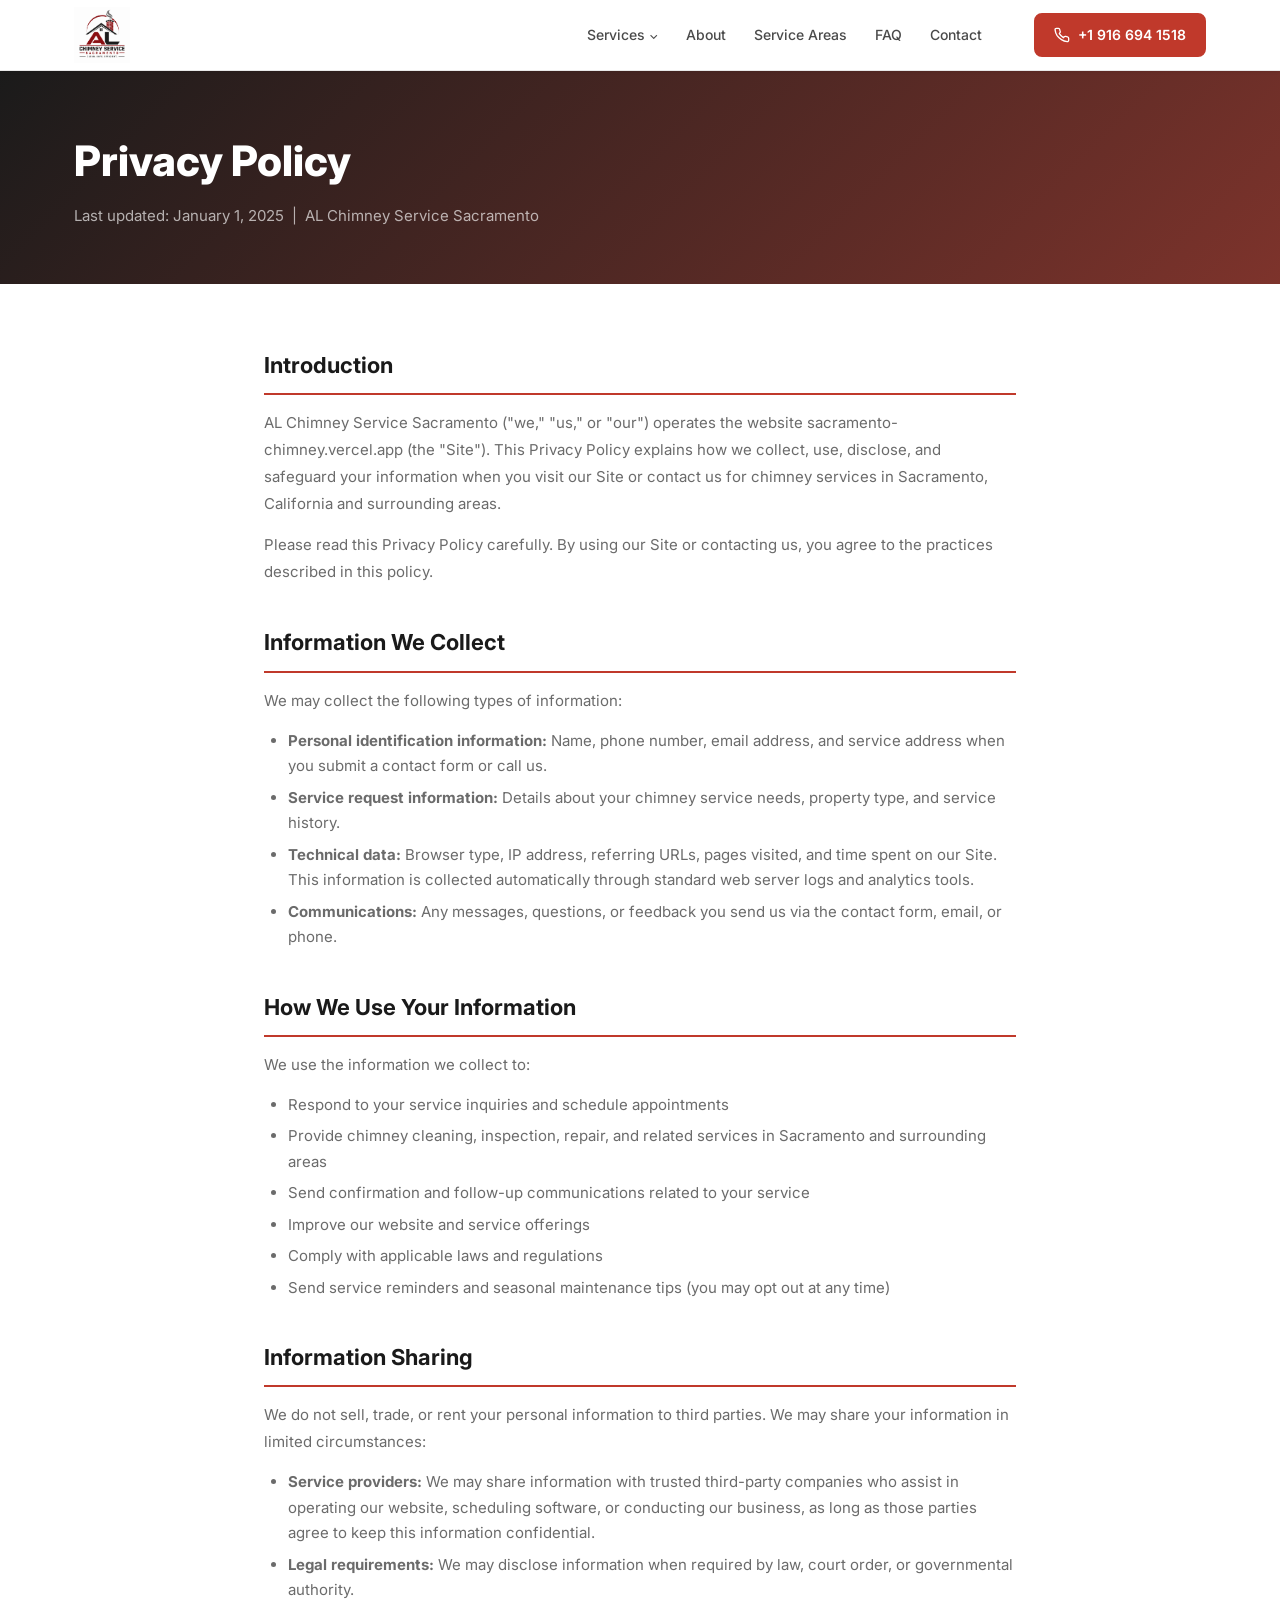
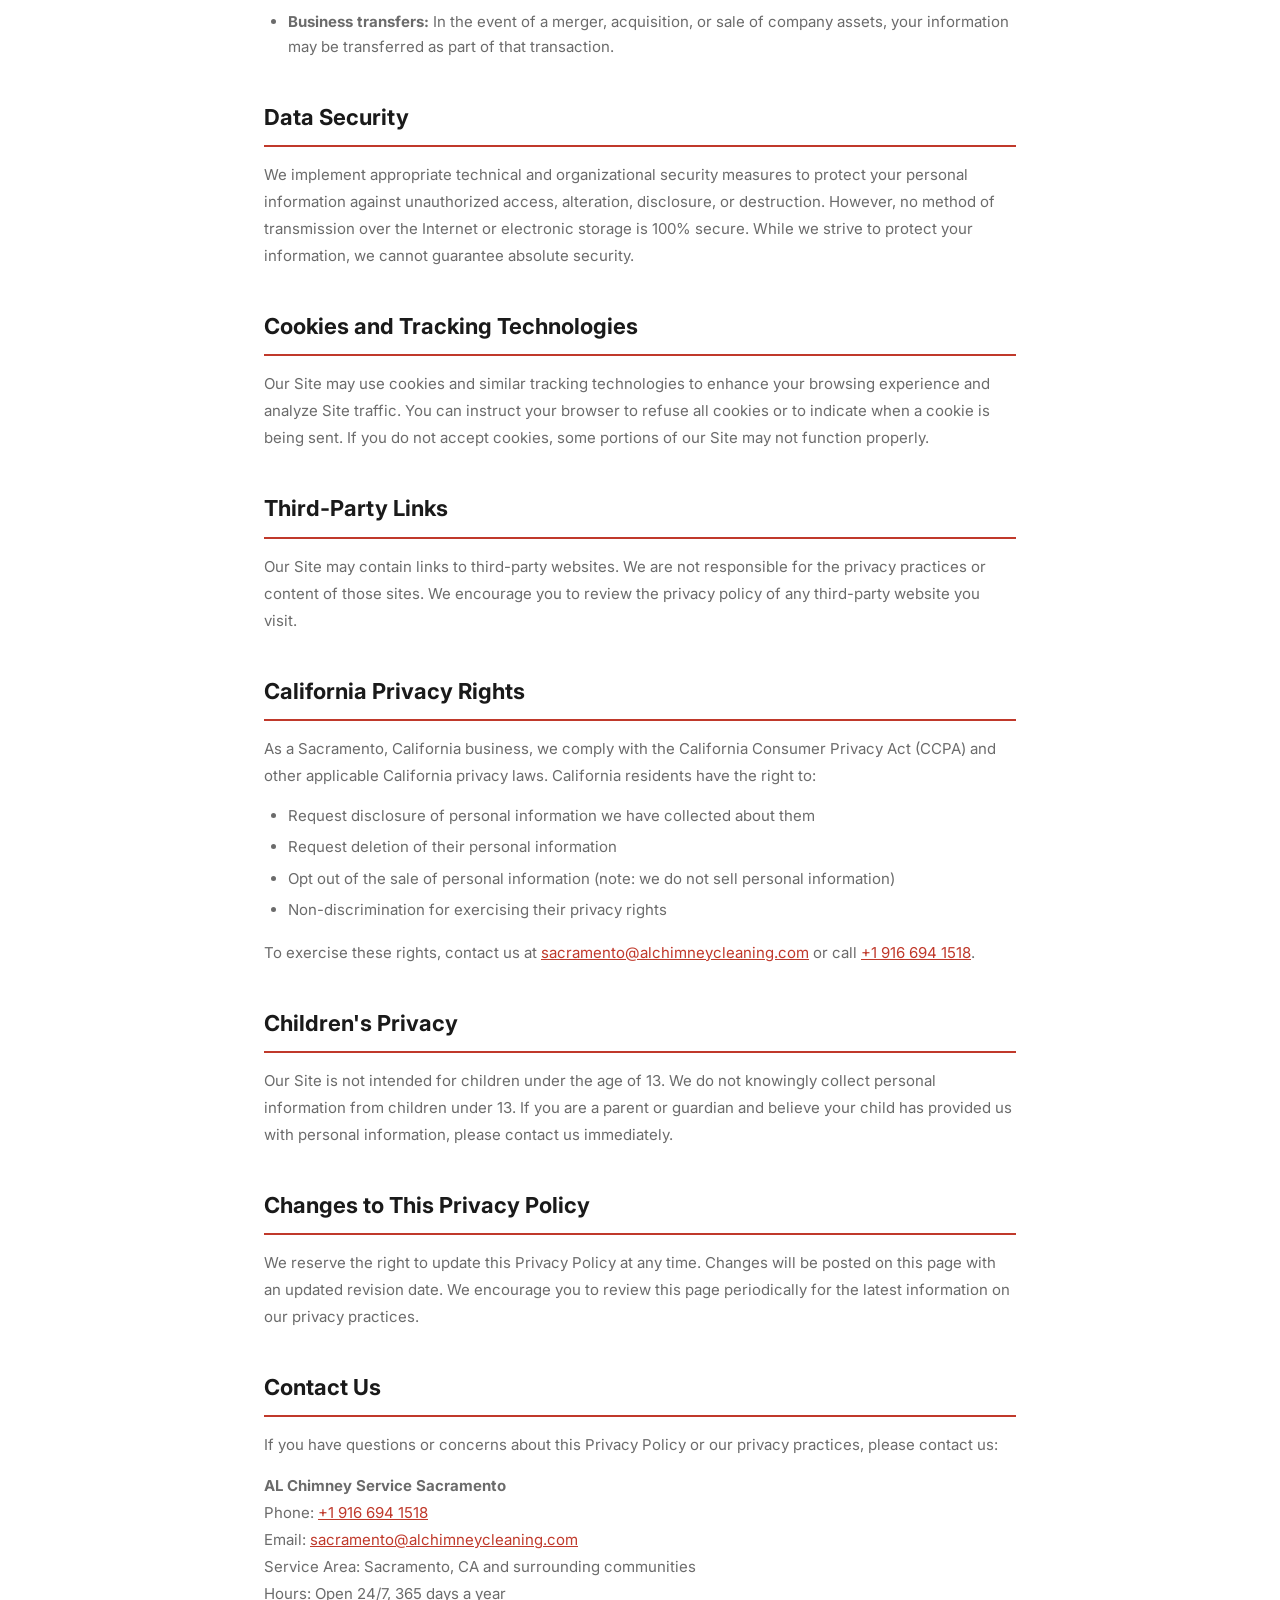
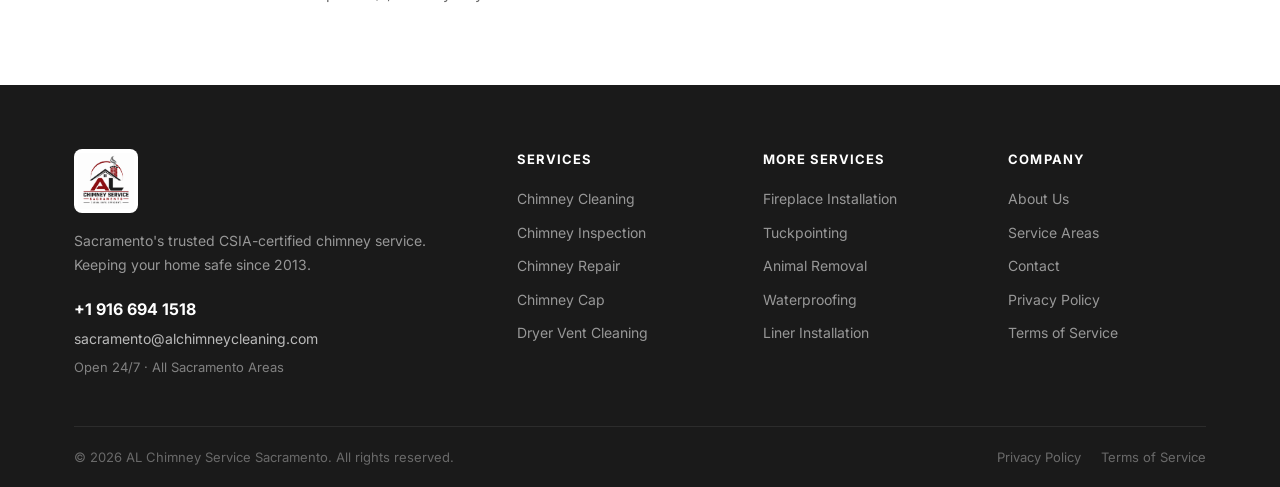
==== commit ec7054b5: "Add real logo image to header, footer, and favicon across all pages - Added logo.png (actual brand l" ====
--- a/privacy-policy.html
+++ b/privacy-policy.html
@@ -9,7 +9,9 @@
   <link rel="canonical" href="https://sacramento-chimney.vercel.app/privacy-policy" />
   <meta name="geo.region" content="US-CA" />
   <meta name="geo.placename" content="Sacramento, California" />
-  <link rel="stylesheet" href="styles.css" />
+    <link rel="icon" href="/favicon.ico" />
+  <link rel="apple-touch-icon" href="/apple-touch-icon.png" />
+<link rel="stylesheet" href="styles.css" />
   <link rel="preconnect" href="https://fonts.googleapis.com" />
   <link href="https://fonts.googleapis.com/css2?family=Inter:wght@400;500;600;700;800&display=swap" rel="stylesheet" />
 </head>
@@ -18,8 +20,7 @@
   <header class="header" id="header">
     <div class="container header-inner">
       <a href="/" class="logo">
-        <div class="logo-icon"><svg width="36" height="36" viewBox="0 0 36 36" fill="none"><rect width="36" height="36" rx="8" fill="#C0392B"/><path d="M10 28V16L18 8L26 16V28H22V22H14V28H10Z" fill="white"/></svg></div>
-        <div class="logo-text"><span class="logo-brand">AL Chimney</span><span class="logo-location">Sacramento</span></div>
+        <img src="/logo.png" alt="AL Chimney Service Sacramento" class="logo-img" />
       </a>
       <nav class="nav" id="nav">
         <ul class="nav-list">
@@ -121,7 +122,7 @@
     <div class="container">
       <div class="footer-grid">
         <div class="footer-brand">
-          <a href="/" class="logo"><div class="logo-icon"><svg width="32" height="32" viewBox="0 0 36 36" fill="none"><rect width="36" height="36" rx="8" fill="#C0392B"/><path d="M10 28V16L18 8L26 16V28H22V22H14V28H10Z" fill="white"/></svg></div><div class="logo-text"><span class="logo-brand">AL Chimney</span><span class="logo-location">Sacramento</span></div></a>
+          <a href="/" class="logo"><img src="/logo.png" alt="AL Chimney Service Sacramento" class="logo-img" /></a>
           <p>Sacramento's trusted CSIA-certified chimney service. Keeping your home safe since 2013.</p>
           <div class="footer-contact"><a href="tel:+19166941518"><strong>+1 916 694 1518</strong></a><a href="mailto:sacramento@alchimneycleaning.com">sacramento@alchimneycleaning.com</a><span>Open 24/7 · All Sacramento Areas</span></div>
         </div>
--- a/styles.css
+++ b/styles.css
@@ -155,6 +155,17 @@
   gap: 10px;
   flex-shrink: 0;
 }
+.logo-img {
+  height: 56px;
+  width: auto;
+  display: block;
+}
+.footer-brand .logo-img {
+  height: 64px;
+  background: #fff;
+  border-radius: 8px;
+  padding: 4px;
+}
 .logo-text {
   display: flex;
   flex-direction: column;
